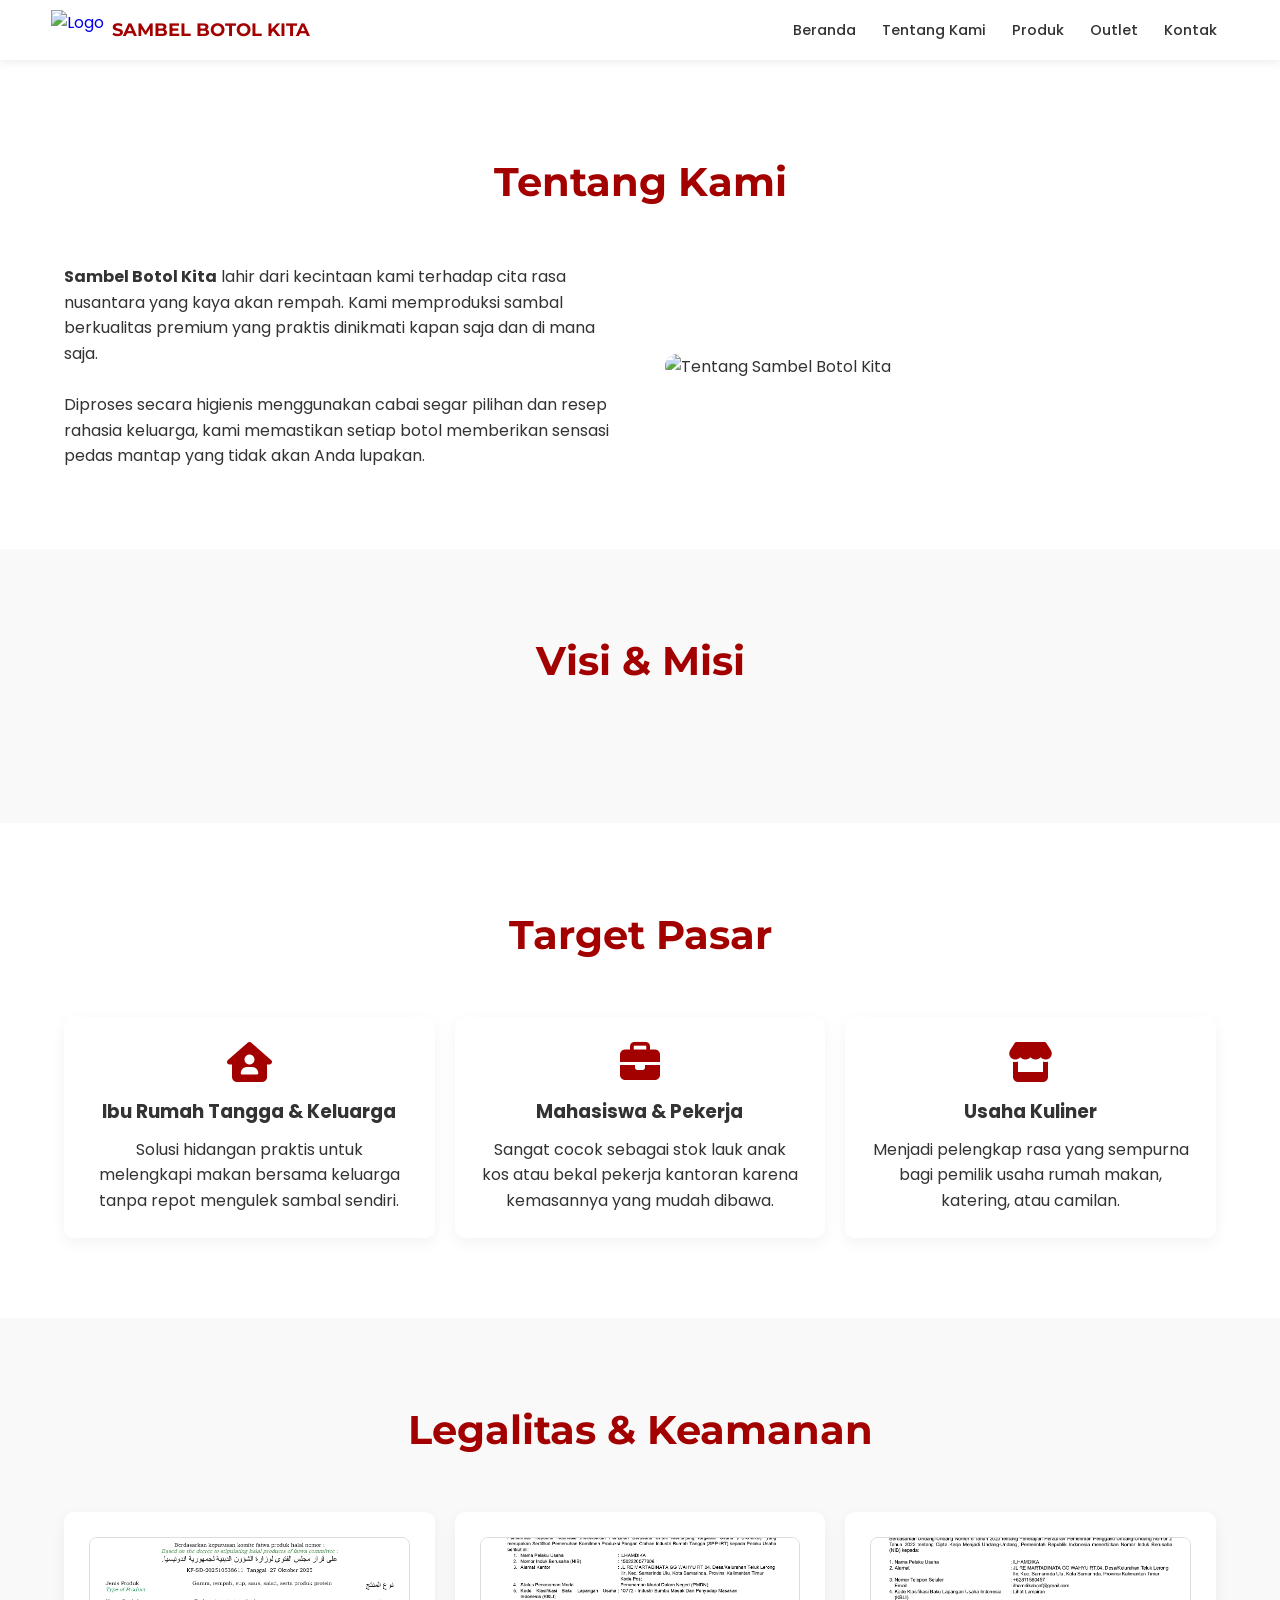
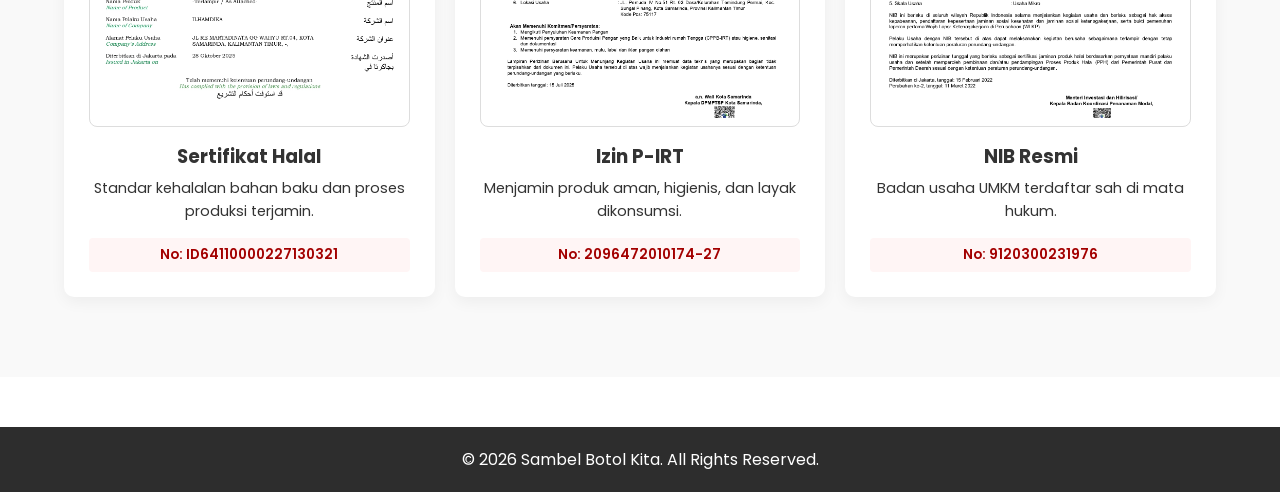
==== tentang.html @ 35fb9332 "nambah gambar sertif" ====
<!DOCTYPE html>
<html lang="id">
<head>
    <meta charset="UTF-8">
    <meta name="viewport" content="width=device-width, initial-scale=1.0">
    <title>Tentang Kami - Sambel Botol Kita</title>
    <link href="https://fonts.googleapis.com/css2?family=Montserrat:wght@700&family=Poppins:wght@400;500;600&display=swap" rel="stylesheet">
    <link rel="stylesheet" href="https://cdnjs.cloudflare.com/ajax/libs/font-awesome/6.4.0/css/all.min.css">
    <link rel="stylesheet" href="style.css">
</head>
<body>
    <!-- NAVBAR (Sama persis) -->
    <nav class="navbar">
        <div class="nav-container">
            <a href="index.html" class="logo-container">
                <img src="images/logo.png" alt="Logo" class="nav-logo">
                <span class="logo-text">SAMBEL BOTOL KITA</span>
            </a>
            <button class="menu-toggle" id="mobile-menu"><i class="fa-solid fa-bars"></i></button>
            <ul class="nav-menu">
                <li><a href="index.html">Beranda</a></li>
                <li><a href="tentang.html">Tentang Kami</a></li>
                <li><a href="produk.html">Produk</a></li>
                <li><a href="outlet.html">Outlet</a></li>
                <li><a href="kontak.html">Kontak</a></li>
            </ul>
        </div>
    </nav>

    <!-- TENTANG KAMI SECTION -->
    <section class="section">
        <div class="container">
            <h2 class="section-title">Tentang Kami</h2>
            <div class="about-grid">
                <div class="about-text">
                    <p><strong>Sambel Botol Kita</strong> lahir dari kecintaan kami terhadap cita rasa nusantara yang kaya akan rempah. Kami memproduksi sambal berkualitas premium yang praktis dinikmati kapan saja dan di mana saja.</p>
                    <br>
                    <p>Diproses secara higienis menggunakan cabai segar pilihan dan resep rahasia keluarga, kami memastikan setiap botol memberikan sensasi pedas mantap yang tidak akan Anda lupakan.</p>
                </div>
                <div class="about-image">
                    <img src="images/tentang-kami.png" alt="Tentang Sambel Botol Kita">
                </div>
            </div>
        </div>
    </section>

    <!-- VISI MISI SECTION -->
    <section class="section bg-light">
        <div class="container">
            <h2 class="section-title">Visi & Misi</h2>
            <div class="mission-grid" id="mission-list">
                <!-- Dimuat otomatis oleh JS -->
            </div>
        </div>
    </section>

    <!-- TARGET PASAR SECTION -->
    <section class="section">
        <div class="container">
            <h2 class="section-title">Target Pasar</h2>
            <!-- Kita menggunakan desain kartu dari misi agar rapi dan seragam -->
            <div class="mission-grid">
                <div class="mission-card">
                    <i class="fa-solid fa-house-user" style="font-size: 2.5rem; color: var(--primary-color); margin-bottom: 15px;"></i>
                    <h3 style="margin-bottom: 10px;">Ibu Rumah Tangga & Keluarga</h3>
                    <p>Solusi hidangan praktis untuk melengkapi makan bersama keluarga tanpa repot mengulek sambal sendiri.</p>
                </div>
                <div class="mission-card">
                    <i class="fa-solid fa-briefcase" style="font-size: 2.5rem; color: var(--primary-color); margin-bottom: 15px;"></i>
                    <h3 style="margin-bottom: 10px;">Mahasiswa & Pekerja</h3>
                    <p>Sangat cocok sebagai stok lauk anak kos atau bekal pekerja kantoran karena kemasannya yang mudah dibawa.</p>
                </div>
                <div class="mission-card">
                    <i class="fa-solid fa-store" style="font-size: 2.5rem; color: var(--primary-color); margin-bottom: 15px;"></i>
                    <h3 style="margin-bottom: 10px;">Usaha Kuliner</h3>
                    <p>Menjadi pelengkap rasa yang sempurna bagi pemilik usaha rumah makan, katering, atau camilan.</p>
                </div>
            </div>
        </div>
    </section>

<!-- LEGALITAS SECTION -->
    <section class="section bg-light">
        <div class="container">
            <h2 class="section-title">Legalitas & Keamanan</h2>
            <div class="mission-grid">
                
                <!-- KARTU HALAL -->
                <div class="mission-card legality-card">
                    <div>
                        <div class="legality-img-box">
                            <a href="images/sertifikat-halal.jpg" target="_blank">
                                <img src="images/sertifikat-halal.jpg" alt="Sertifikat Halal">
                            </a>
                        </div>
                        <h3 style="margin-bottom: 5px;">Sertifikat Halal</h3>
                        <p style="font-size: 0.9rem;">Standar kehalalan bahan baku dan proses produksi terjamin.</p>
                    </div>
                    <div class="legality-number">No: ID64110000227130321</div>
                </div>

                <!-- KARTU P-IRT -->
                <div class="mission-card legality-card">
                    <div>
                        <div class="legality-img-box">
                            <a href="images/izin-pirt.jpg" target="_blank">
                                <img src="images/izin-pirt.jpg" alt="Izin P-IRT">
                            </a>
                        </div>
                        <h3 style="margin-bottom: 5px;">Izin P-IRT</h3>
                        <p style="font-size: 0.9rem;">Menjamin produk aman, higienis, dan layak dikonsumsi.</p>
                    </div>
                    <div class="legality-number">No: 2096472010174-27</div>
                </div>

                <!-- KARTU NIB -->
                <div class="mission-card legality-card">
                    <div>
                        <div class="legality-img-box">
                            <a href="images/nib-resmi.jpg" target="_blank">
                                <img src="images/nib-resmi.jpg" alt="NIB Resmi">
                            </a>
                        </div>
                        <h3 style="margin-bottom: 5px;">NIB Resmi</h3>
                        <p style="font-size: 0.9rem;">Badan usaha UMKM terdaftar sah di mata hukum.</p>
                    </div>
                    <div class="legality-number">No: 9120300231976</div>
                </div>

            </div>
        </div>
    </section>
    
    <footer>
        <div class="container text-center">
            <p>&copy; 2026 Sambel Botol Kita. All Rights Reserved.</p>
        </div>
    
    </footer>
    <script src="script.js"></script>
</body>
</html>
---- style.css ----
/* ==========================================================================
   VARIABEL & RESET DASAR
   ========================================================================== */
:root {
    --primary-color: #A30000;
    --secondary-color: #2D2D2D;
    --text-dark: #333333;
    --text-light: #666666;
    --bg-light: #F9F9F9;
    --transition: all 0.3s ease;
}

* { margin: 0; padding: 0; box-sizing: border-box; }

body {
    font-family: 'Poppins', sans-serif;
    color: var(--text-dark);
    line-height: 1.6;
    background-color: #FFFFFF;
    padding-top: 70px; /* Jarak aman agar konten tidak tertutup navbar fixed */
}

.container { width: 90%; max-width: 1200px; margin: 0 auto; }
.text-center { text-align: center; }
.section { padding: 80px 0; }
.bg-light { background-color: var(--bg-light); }

.section-title {
    text-align: center;
    font-size: 2.5rem;
    color: var(--primary-color);
    margin-bottom: 50px;
    font-family: 'Montserrat', sans-serif;
    font-weight: 700;
}

/* ==========================================================================
   NAVBAR ULTIMATE FIX
   ========================================================================== */
.navbar {
    position: fixed; top: 0; left: 0; width: 100%;
    background-color: white;
    box-shadow: 0 2px 10px rgba(0,0,0,0.08);
    z-index: 1000; padding: 10px 0;
}

.nav-container {
    display: flex; justify-content: space-between; align-items: center;
    width: 92%; max-width: 1200px; margin: 0 auto;
}

.logo-container {
    display: flex; align-items: center; gap: 8px;
    text-decoration: none; flex-shrink: 0;
}

.nav-logo { height: 40px; width: auto; object-fit: contain; }

.logo-text {
    font-family: 'Montserrat', sans-serif;
    font-size: 1.15rem; font-weight: 700;
    color: var(--primary-color); white-space: nowrap;
}

.nav-menu { display: flex; list-style: none; align-items: center; gap: 2px; }

.nav-menu li a {
    text-decoration: none; color: var(--text-dark);
    font-weight: 500; font-size: 0.9rem;
    padding: 6px 12px; transition: var(--transition);
    white-space: nowrap;
}

.nav-menu li a:hover { color: var(--primary-color); }

.menu-toggle {
    display: none; background: none; border: none;
    cursor: pointer; padding: 5px; font-size: 1.5rem; color: var(--primary-color);
}

/* ==========================================================================
   HERO / HEADER SECTION
   ========================================================================== */
.hero-section {
    height: calc(100vh - 70px); min-height: 500px;
    background: linear-gradient(rgba(0,0,0,0.65), rgba(0,0,0,0.65)), url('images/hero-banner.png') no-repeat center center/cover;
    display: flex; justify-content: center; align-items: center;
    text-align: center; color: white; padding: 20px;
}

.hero-content h1 {
    font-family: 'Montserrat', sans-serif; font-size: 3.8rem;
    font-weight: 700; letter-spacing: 2px; text-shadow: 2px 2px 8px rgba(0,0,0,0.5);
    margin-bottom: 10px;
}

.tagline {
    font-size: 1.4rem; color: #F1F1F1; margin-bottom: 30px;
    text-shadow: 1px 1px 4px rgba(0,0,0,0.4);
}

.btn {
    display: inline-block; padding: 12px 30px;
    border-radius: 30px; font-weight: 600; text-decoration: none;
    transition: var(--transition); cursor: pointer; border: none;
}
.btn-primary { background-color: var(--primary-color); color: white; }
.btn-primary:hover { background-color: #800000; transform: translateY(-3px); }
.btn-secondary { background-color: var(--secondary-color); color: white; }
.btn-secondary:hover { background-color: #1a1a1a; }

/* ==========================================================================
   GRID UMUM (TENTANG, PRODUK, OUTLET, KONTAK)
   ========================================================================== */
.about-grid, .contact-grid {
    display: grid; grid-template-columns: 1fr 1fr; gap: 50px; align-items: center;
}
.about-image img { width: 100%; height: 350px; object-fit: contain; border-radius: 12px; }
.mission-grid { display: grid; grid-template-columns: repeat(auto-fit, minmax(250px, 1fr)); gap: 20px; }
.mission-card {
    background: white; padding: 25px; border-radius: 10px; text-align: center;
    box-shadow: 0 5px 15px rgba(0,0,0,0.05);
}
.mission-card i { font-size: 2rem; color: var(--primary-color); margin-bottom: 15px; }

/* PRODUK */
.products-grid { display: grid; grid-template-columns: repeat(auto-fit, minmax(300px, 1fr)); gap: 30px; }
.product-card {
    background: white; border-radius: 12px; padding: 20px;
    box-shadow: 0 5px 15px rgba(0,0,0,0.05); text-align: center;
}
.product-image-area img { width: 100%; height: 280px; object-fit: contain; margin-bottom: 15px; }

/* MARKETPLACE BUTTONS */
.marketplace-links { display: flex; gap: 10px; margin-top: 20px; }
.btn-mp {
    flex: 1; display: flex; justify-content: center; align-items: center; gap: 8px;
    padding: 10px; border-radius: 8px; font-weight: 600; font-size: 0.9rem;
    text-decoration: none; color: white; transition: var(--transition);
}
.btn-shopee { background-color: #EE4D2D; }
.btn-shopee:hover { background-color: #d74224; transform: translateY(-2px); }
.btn-tokopedia { background-color: #00AA5B; }
.btn-tokopedia:hover { background-color: #008f4c; transform: translateY(-2px); }

/* OUTLETS */
.search-box { text-align: center; margin-bottom: 30px; }
.search-box input {
    width: 100%; max-width: 500px; padding: 12px 20px;
    border: 1px solid #ddd; border-radius: 30px; font-size: 1rem; outline: none;
}
.outlets-grid { display: grid; grid-template-columns: repeat(auto-fit, minmax(250px, 1fr)); gap: 15px; }
.outlet-card {
    background-color: #fff; border: 1px solid #eee; padding: 15px;
    border-radius: 8px; text-align: center; font-weight: 500; font-size: 0.9rem;
}
.outlet-hidden { display: none !important; }

/* KONTAK FORM */
.contact-form { display: flex; flex-direction: column; gap: 15px; }
.contact-form input, .contact-form textarea {
    padding: 12px; border: 1px solid #ddd; border-radius: 8px; font-family: inherit; font-size: 1rem;
}
.contact-info p { margin-bottom: 15px; font-size: 1.1rem; }
.contact-info i { color: var(--primary-color); width: 25px; }

/* FOOTER */
footer { background-color: var(--secondary-color); color: white; padding: 20px 0; margin-top: 50px; }

/* ==========================================================================
   RESPONSIVE DESIGN (HP & TABLET)
   ========================================================================== */
@media (max-width: 1024px) {
    .menu-toggle { display: block !important; }
    .nav-menu {
        position: fixed; top: 60px; left: -100%; flex-direction: column; gap: 0;
        background-color: white; width: 100%; height: calc(100vh - 60px);
        text-align: center; transition: 0.3s; padding-top: 20px;
    }
    .nav-menu.active { left: 0; }
    .nav-menu li { margin: 15px 0; width: 100%; }
    .nav-menu li a { font-size: 1.1rem; display: block; padding: 10px 0; }
}
@media (max-width: 768px) {
    .hero-content h1 { font-size: 2.6rem; }
    .about-grid, .contact-grid { grid-template-columns: 1fr; }
}
@media (max-width: 480px) {
    .hero-content h1 { font-size: 2rem; }
    .btn { width: 100%; text-align: center; }
}

/* ==========================================================================
   STYLE KHUSUS KARTU LEGALITAS & SERTIFIKAT
   ========================================================================== */
.legality-card {
    display: flex;
    flex-direction: column;
    justify-content: space-between;
}

.legality-img-box {
    margin-bottom: 15px;
    border-radius: 8px;
    overflow: hidden;
    border: 1px solid #ddd;
    background: #fff;
}

.legality-img-box img {
    width: 100%;
    height: 180px;
    object-fit: cover;
    transition: transform 0.3s ease;
}

.legality-img-box img:hover {
    transform: scale(1.05);
}

.legality-number {
    font-size: 0.85rem;
    color: var(--primary-color);
    font-weight: 600;
    margin-top: 15px;
    background: #fff5f5;
    padding: 6px;
    border-radius: 4px;
}
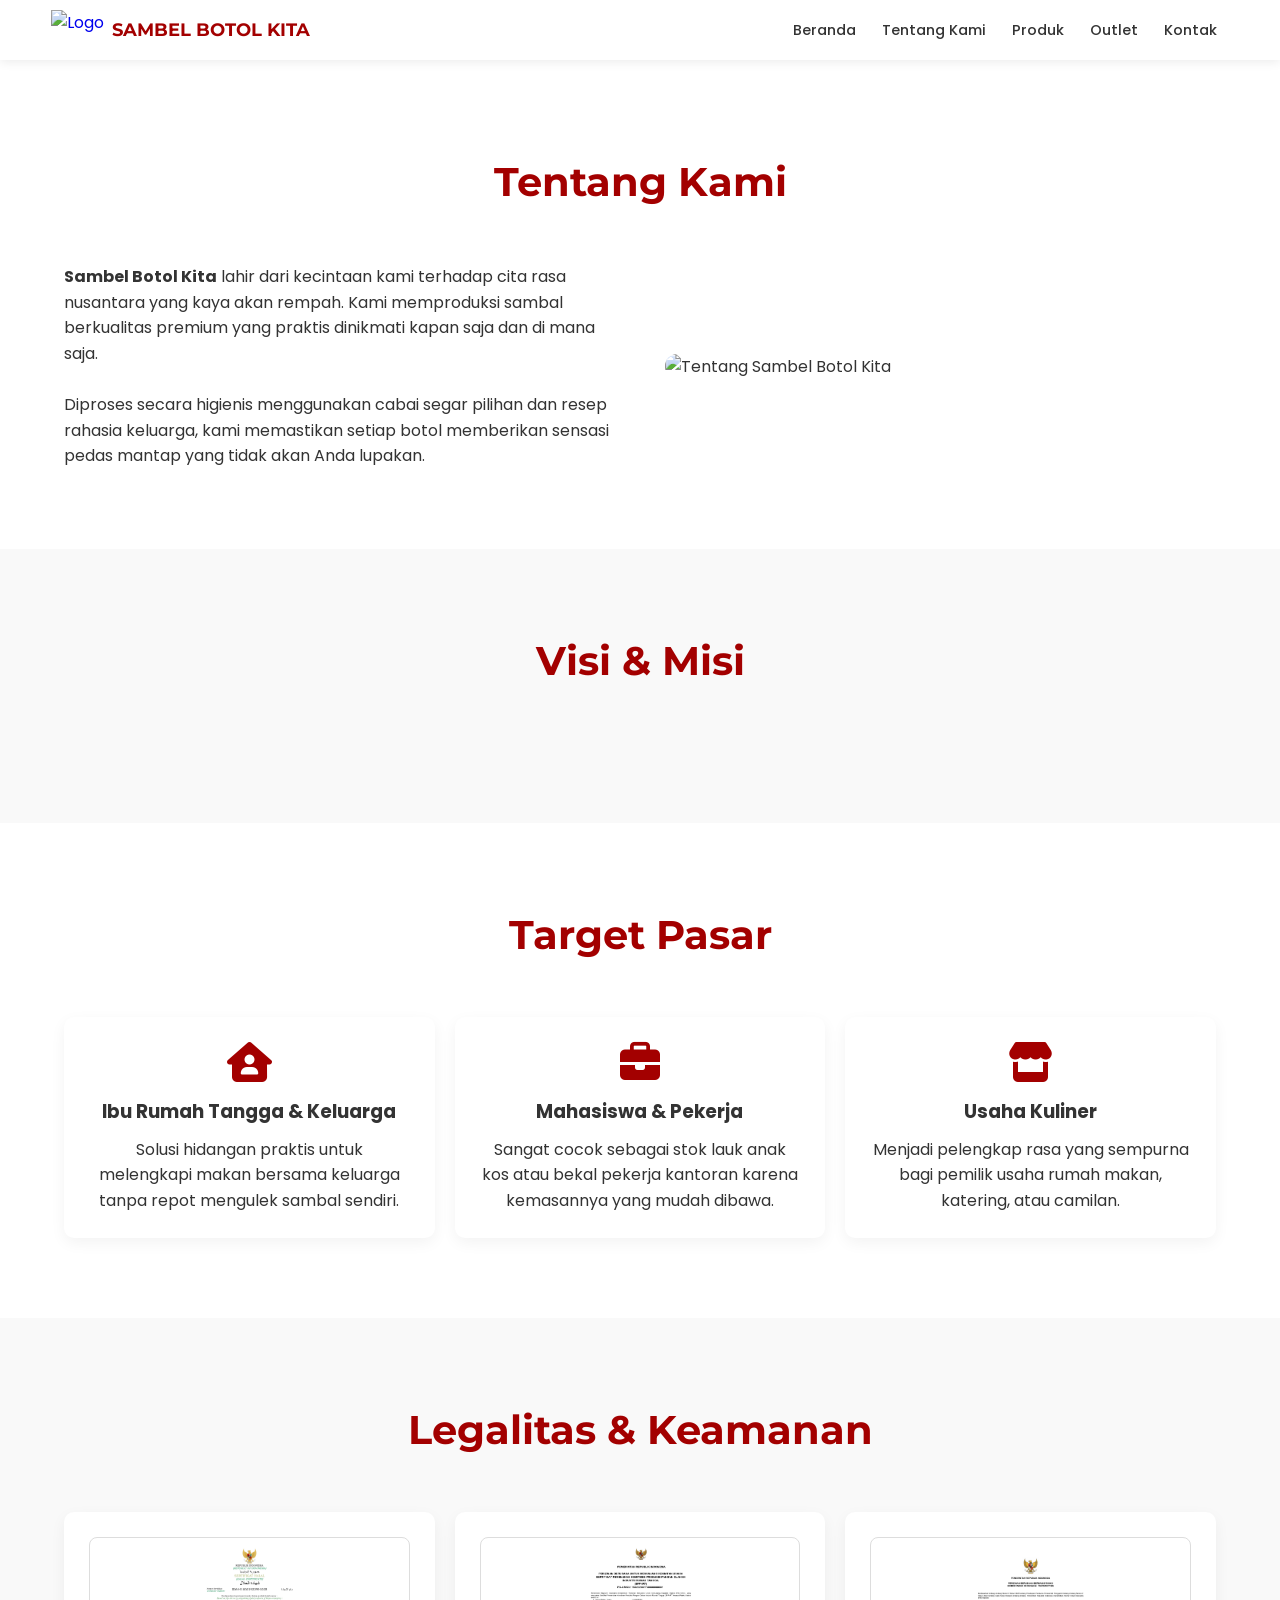
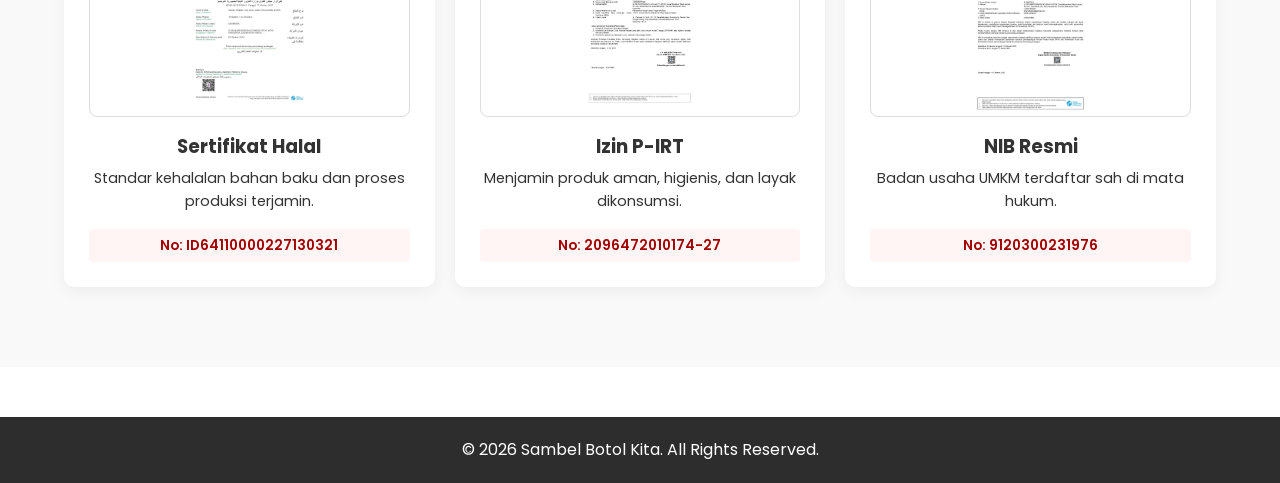
==== commit 76355b42: "update lagi" ====
--- a/tentang.html
+++ b/tentang.html
@@ -79,58 +79,61 @@
         </div>
     </section>
 
-<!-- LEGALITAS SECTION -->
+    <!-- LEGALITAS SECTION -->
     <section class="section bg-light">
         <div class="container">
             <h2 class="section-title">Legalitas & Keamanan</h2>
             <div class="mission-grid">
                 
                 <!-- KARTU HALAL -->
-                <div class="mission-card legality-card">
+                <div class="mission-card" style="display: flex; flex-direction: column; justify-content: space-between;">
                     <div>
-                        <div class="legality-img-box">
-                            <a href="images/sertifikat-halal.jpg" target="_blank">
-                                <img src="images/sertifikat-halal.jpg" alt="Sertifikat Halal">
+                        <!-- JURUS INLINE STYLE UNTUK MEMAKSA GAMBAR MENGECIL -->
+                        <div style="width: 100%; height: 180px; margin-bottom: 15px; border-radius: 8px; border: 1px solid #ddd; background: #fff; padding: 5px; display: flex; align-items: center; justify-content: center; overflow: hidden;">
+                            <a href="images/sertifikat-halal.jpg" target="_blank" style="width: 100%; height: 100%; display: flex; align-items: center; justify-content: center;">
+                                <img src="images/sertifikat-halal.jpg" alt="Sertifikat Halal" style="max-width: 100%; max-height: 100%; object-fit: contain;">
                             </a>
                         </div>
                         <h3 style="margin-bottom: 5px;">Sertifikat Halal</h3>
                         <p style="font-size: 0.9rem;">Standar kehalalan bahan baku dan proses produksi terjamin.</p>
                     </div>
-                    <div class="legality-number">No: ID64110000227130321</div>
+                    <p style="font-size: 0.85rem; color: var(--primary-color); font-weight: 600; margin-top: 15px; background: #fff5f5; padding: 6px; border-radius: 4px;">No: ID64110000227130321</p>
                 </div>
 
                 <!-- KARTU P-IRT -->
-                <div class="mission-card legality-card">
+                <div class="mission-card" style="display: flex; flex-direction: column; justify-content: space-between;">
                     <div>
-                        <div class="legality-img-box">
-                            <a href="images/izin-pirt.jpg" target="_blank">
-                                <img src="images/izin-pirt.jpg" alt="Izin P-IRT">
+                        <!-- JURUS INLINE STYLE UNTUK MEMAKSA GAMBAR MENGECIL -->
+                        <div style="width: 100%; height: 180px; margin-bottom: 15px; border-radius: 8px; border: 1px solid #ddd; background: #fff; padding: 5px; display: flex; align-items: center; justify-content: center; overflow: hidden;">
+                            <a href="images/izin-pirt.jpg" target="_blank" style="width: 100%; height: 100%; display: flex; align-items: center; justify-content: center;">
+                                <img src="images/izin-pirt.jpg" alt="Izin P-IRT" style="max-width: 100%; max-height: 100%; object-fit: contain;">
                             </a>
                         </div>
                         <h3 style="margin-bottom: 5px;">Izin P-IRT</h3>
                         <p style="font-size: 0.9rem;">Menjamin produk aman, higienis, dan layak dikonsumsi.</p>
                     </div>
-                    <div class="legality-number">No: 2096472010174-27</div>
+                    <p style="font-size: 0.85rem; color: var(--primary-color); font-weight: 600; margin-top: 15px; background: #fff5f5; padding: 6px; border-radius: 4px;">No: 2096472010174-27</p>
                 </div>
 
                 <!-- KARTU NIB -->
-                <div class="mission-card legality-card">
+                <div class="mission-card" style="display: flex; flex-direction: column; justify-content: space-between;">
                     <div>
-                        <div class="legality-img-box">
-                            <a href="images/nib-resmi.jpg" target="_blank">
-                                <img src="images/nib-resmi.jpg" alt="NIB Resmi">
+                        <!-- JURUS INLINE STYLE UNTUK MEMAKSA GAMBAR MENGECIL -->
+                        <div style="width: 100%; height: 180px; margin-bottom: 15px; border-radius: 8px; border: 1px solid #ddd; background: #fff; padding: 5px; display: flex; align-items: center; justify-content: center; overflow: hidden;">
+                            <a href="images/nib-resmi.jpg" target="_blank" style="width: 100%; height: 100%; display: flex; align-items: center; justify-content: center;">
+                                <img src="images/nib-resmi.jpg" alt="NIB Resmi" style="max-width: 100%; max-height: 100%; object-fit: contain;">
                             </a>
                         </div>
                         <h3 style="margin-bottom: 5px;">NIB Resmi</h3>
                         <p style="font-size: 0.9rem;">Badan usaha UMKM terdaftar sah di mata hukum.</p>
                     </div>
-                    <div class="legality-number">No: 9120300231976</div>
+                    <p style="font-size: 0.85rem; color: var(--primary-color); font-weight: 600; margin-top: 15px; background: #fff5f5; padding: 6px; border-radius: 4px;">No: 9120300231976</p>
                 </div>
 
             </div>
         </div>
     </section>
-    
+
     <footer>
         <div class="container text-center">
             <p>&copy; 2026 Sambel Botol Kita. All Rights Reserved.</p>
--- a/style.css
+++ b/style.css
@@ -191,7 +191,7 @@
 }
 
 /* ==========================================================================
-   STYLE KHUSUS KARTU LEGALITAS & SERTIFIKAT
+   STYLE KHUSUS KARTU LEGALITAS & SERTIFIKAT (RASIO 9:16)
    ========================================================================== */
 .legality-card {
     display: flex;
@@ -200,18 +200,24 @@
 }
 
 .legality-img-box {
-    margin-bottom: 15px;
+    margin: 0 auto 15px auto;
+    width: 100%; /* Membuat kotak mengikuti lebar penuh kartu */
+    max-width: 220px; /* Batasi lebar maksimal agar tidak terlalu besar */
     border-radius: 8px;
     overflow: hidden;
     border: 1px solid #ddd;
-    background: #fff;
+    background: #fdfdfd;
+    padding: 5px; /* Memberikan sedikit ruang bingkai putih */
 }
 
 .legality-img-box img {
     width: 100%;
-    height: 180px;
-    object-fit: cover;
+    height: auto; /* Membiarkan gambar menyesuaikan bentuk aslinya secara natural */
+    max-height: 160px; /* Batasi tinggi maksimal agar tetap ringkas */
+    object-fit: contain; /* Memastikan seluruh isi sertifikat terlihat utuh tanpa terpotong */
     transition: transform 0.3s ease;
+    display: block;
+    margin: 0 auto;
 }
 
 .legality-img-box img:hover {
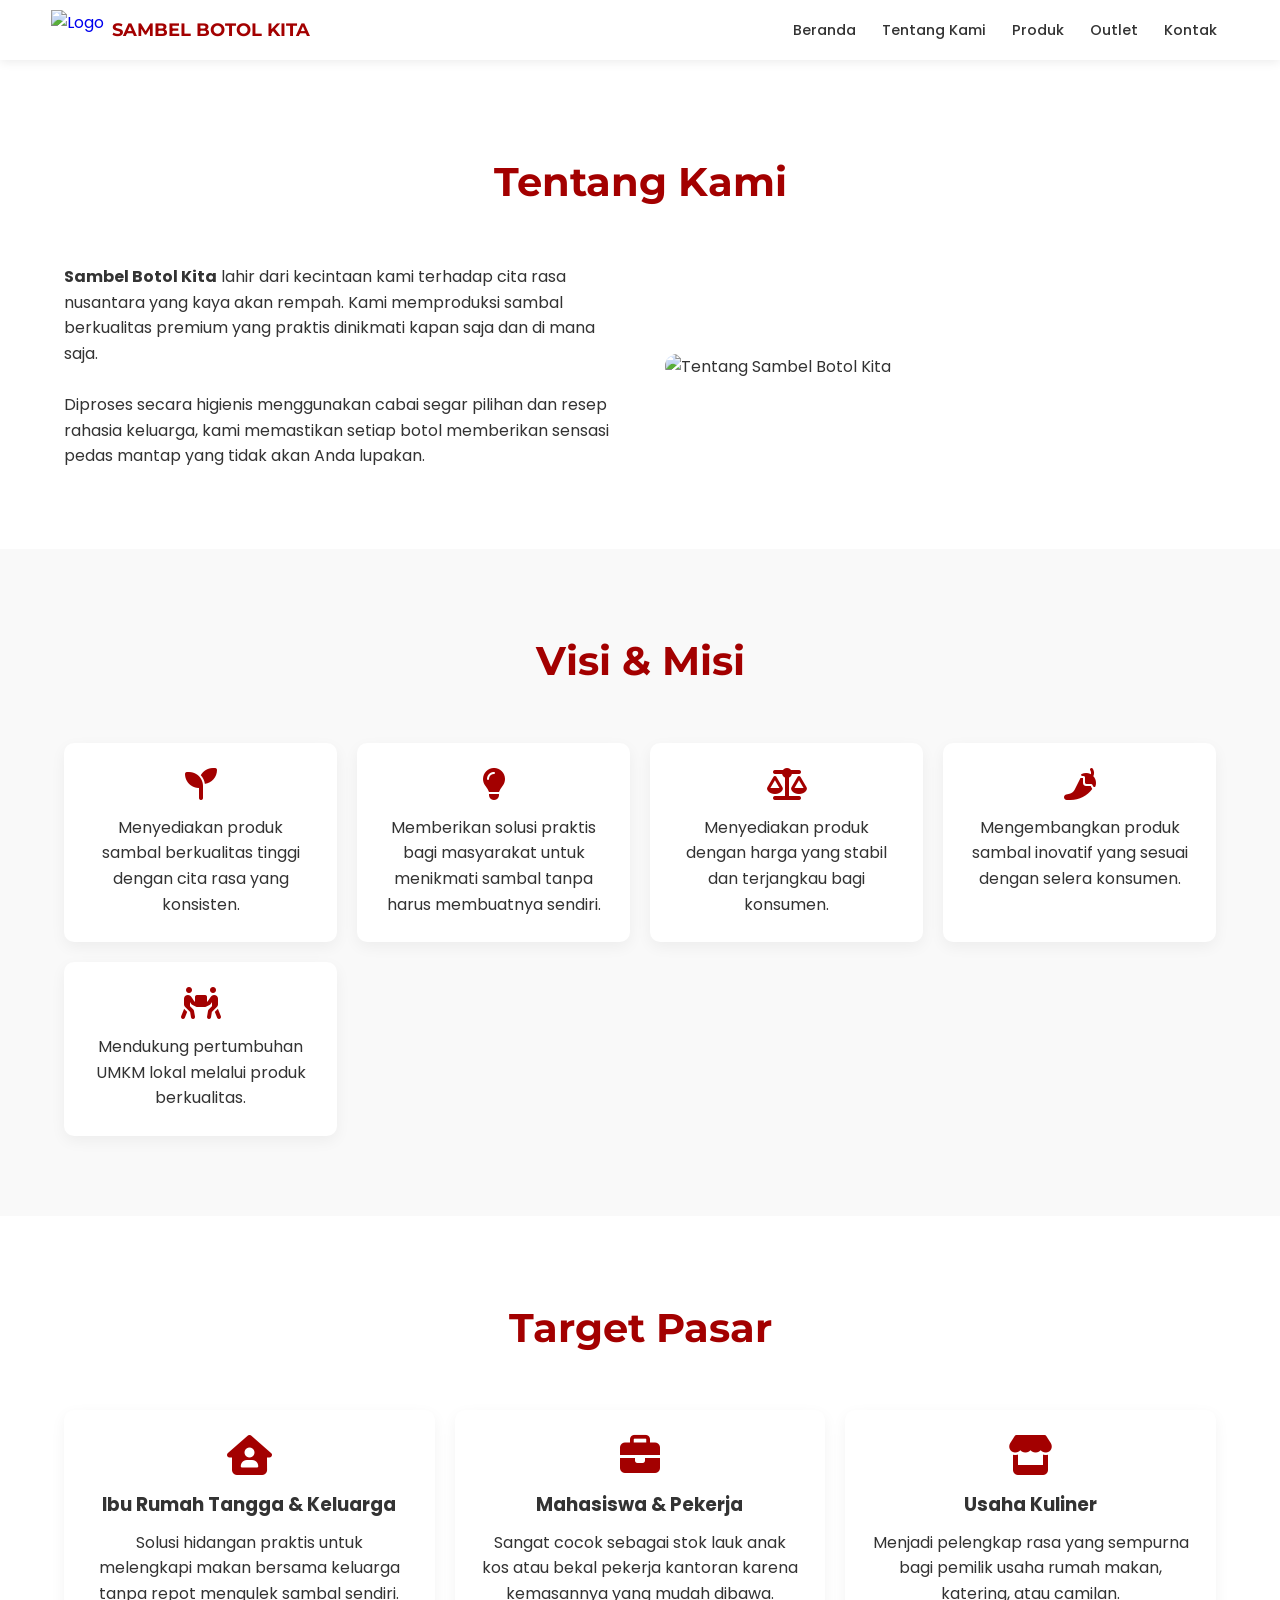
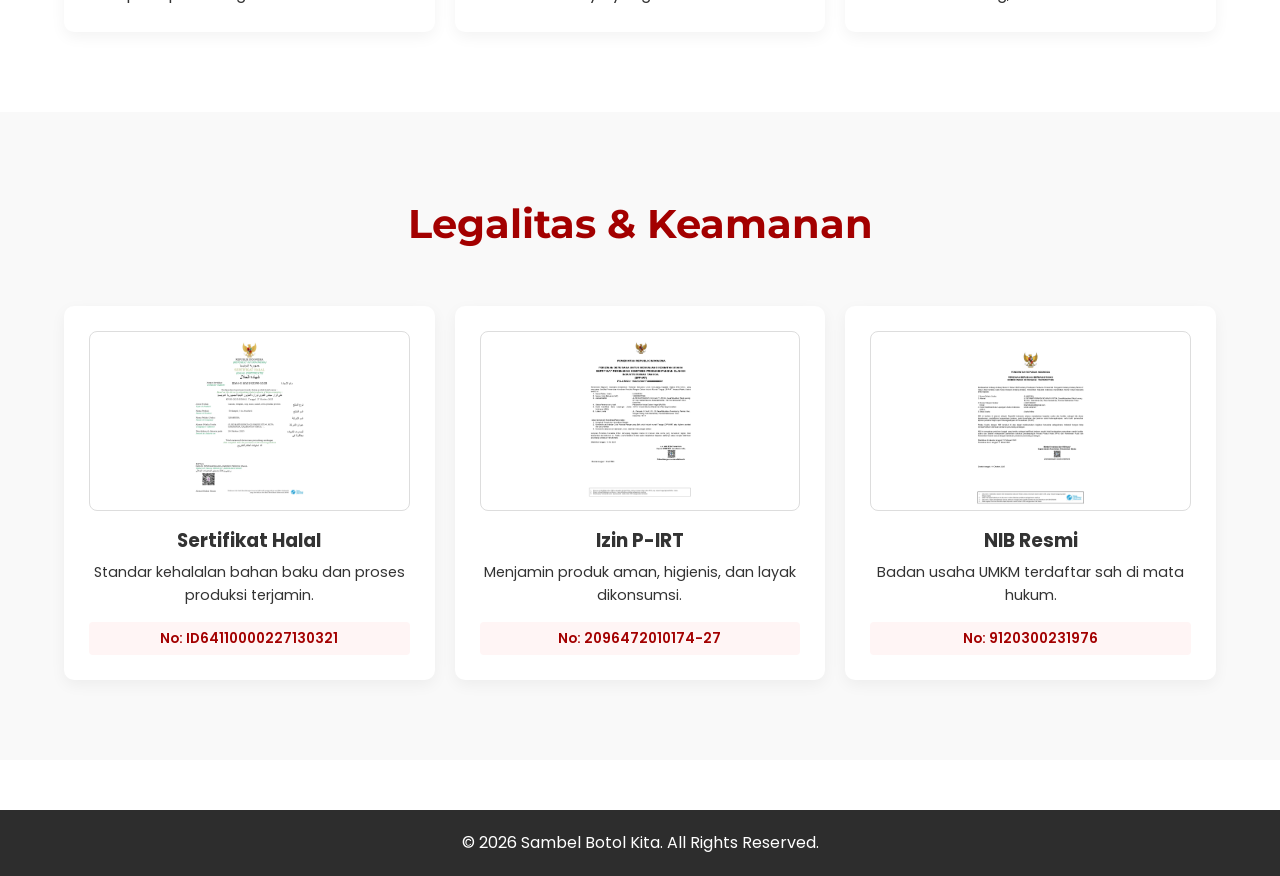
==== commit 7a8b8e17: "aduh" ====
--- a/tentang.html
+++ b/tentang.html
@@ -88,11 +88,9 @@
                 <!-- KARTU HALAL -->
                 <div class="mission-card" style="display: flex; flex-direction: column; justify-content: space-between;">
                     <div>
-                        <!-- JURUS INLINE STYLE UNTUK MEMAKSA GAMBAR MENGECIL -->
-                        <div style="width: 100%; height: 180px; margin-bottom: 15px; border-radius: 8px; border: 1px solid #ddd; background: #fff; padding: 5px; display: flex; align-items: center; justify-content: center; overflow: hidden;">
-                            <a href="images/sertifikat-halal.jpg" target="_blank" style="width: 100%; height: 100%; display: flex; align-items: center; justify-content: center;">
-                                <img src="images/sertifikat-halal.jpg" alt="Sertifikat Halal" style="max-width: 100%; max-height: 100%; object-fit: contain;">
-                            </a>
+                        <!-- MENGGUNAKAN ONCLICK UNTUK POP-UP -->
+                        <div style="width: 100%; height: 180px; margin-bottom: 15px; border-radius: 8px; border: 1px solid #ddd; background: #fff; padding: 5px; display: flex; align-items: center; justify-content: center; overflow: hidden; cursor: pointer;" onclick="openModal('images/sertifikat-halal.jpg')">
+                            <img src="images/sertifikat-halal.jpg" alt="Sertifikat Halal" style="max-width: 100%; max-height: 100%; object-fit: contain; transition: 0.3s;" onmouseover="this.style.transform='scale(1.05)'" onmouseout="this.style.transform='scale(1)'">
                         </div>
                         <h3 style="margin-bottom: 5px;">Sertifikat Halal</h3>
                         <p style="font-size: 0.9rem;">Standar kehalalan bahan baku dan proses produksi terjamin.</p>
@@ -103,11 +101,9 @@
                 <!-- KARTU P-IRT -->
                 <div class="mission-card" style="display: flex; flex-direction: column; justify-content: space-between;">
                     <div>
-                        <!-- JURUS INLINE STYLE UNTUK MEMAKSA GAMBAR MENGECIL -->
-                        <div style="width: 100%; height: 180px; margin-bottom: 15px; border-radius: 8px; border: 1px solid #ddd; background: #fff; padding: 5px; display: flex; align-items: center; justify-content: center; overflow: hidden;">
-                            <a href="images/izin-pirt.jpg" target="_blank" style="width: 100%; height: 100%; display: flex; align-items: center; justify-content: center;">
-                                <img src="images/izin-pirt.jpg" alt="Izin P-IRT" style="max-width: 100%; max-height: 100%; object-fit: contain;">
-                            </a>
+                        <!-- MENGGUNAKAN ONCLICK UNTUK POP-UP -->
+                        <div style="width: 100%; height: 180px; margin-bottom: 15px; border-radius: 8px; border: 1px solid #ddd; background: #fff; padding: 5px; display: flex; align-items: center; justify-content: center; overflow: hidden; cursor: pointer;" onclick="openModal('images/izin-pirt.jpg')">
+                            <img src="images/izin-pirt.jpg" alt="Izin P-IRT" style="max-width: 100%; max-height: 100%; object-fit: contain; transition: 0.3s;" onmouseover="this.style.transform='scale(1.05)'" onmouseout="this.style.transform='scale(1)'">
                         </div>
                         <h3 style="margin-bottom: 5px;">Izin P-IRT</h3>
                         <p style="font-size: 0.9rem;">Menjamin produk aman, higienis, dan layak dikonsumsi.</p>
@@ -118,11 +114,9 @@
                 <!-- KARTU NIB -->
                 <div class="mission-card" style="display: flex; flex-direction: column; justify-content: space-between;">
                     <div>
-                        <!-- JURUS INLINE STYLE UNTUK MEMAKSA GAMBAR MENGECIL -->
-                        <div style="width: 100%; height: 180px; margin-bottom: 15px; border-radius: 8px; border: 1px solid #ddd; background: #fff; padding: 5px; display: flex; align-items: center; justify-content: center; overflow: hidden;">
-                            <a href="images/nib-resmi.jpg" target="_blank" style="width: 100%; height: 100%; display: flex; align-items: center; justify-content: center;">
-                                <img src="images/nib-resmi.jpg" alt="NIB Resmi" style="max-width: 100%; max-height: 100%; object-fit: contain;">
-                            </a>
+                        <!-- MENGGUNAKAN ONCLICK UNTUK POP-UP -->
+                        <div style="width: 100%; height: 180px; margin-bottom: 15px; border-radius: 8px; border: 1px solid #ddd; background: #fff; padding: 5px; display: flex; align-items: center; justify-content: center; overflow: hidden; cursor: pointer;" onclick="openModal('images/nib-resmi.jpg')">
+                            <img src="images/nib-resmi.jpg" alt="NIB Resmi" style="max-width: 100%; max-height: 100%; object-fit: contain; transition: 0.3s;" onmouseover="this.style.transform='scale(1.05)'" onmouseout="this.style.transform='scale(1)'">
                         </div>
                         <h3 style="margin-bottom: 5px;">NIB Resmi</h3>
                         <p style="font-size: 0.9rem;">Badan usaha UMKM terdaftar sah di mata hukum.</p>
@@ -134,6 +128,12 @@
         </div>
     </section>
 
+    <!-- WADAH POP-UP GAMBAR -->
+    <div id="imageModal" class="modal">
+        <span class="modal-close" id="modalClose">&times;</span>
+        <img class="modal-content" id="modalImg">
+    </div>
+
     <footer>
         <div class="container text-center">
             <p>&copy; 2026 Sambel Botol Kita. All Rights Reserved.</p>
--- a/style.css
+++ b/style.css
@@ -232,4 +232,48 @@
     background: #fff5f5;
     padding: 6px;
     border-radius: 4px;
+}
+
+/* ==========================================================================
+   MODAL / POP-UP GAMBAR (LIGHTBOX)
+   ========================================================================== */
+.modal {
+    display: none; /* Disembunyikan secara default */
+    position: fixed;
+    z-index: 9999; /* Pastikan selalu berada di posisi paling atas layar */
+    left: 0;
+    top: 0;
+    width: 100%;
+    height: 100%;
+    background-color: rgba(0,0,0,0.85); /* Latar belakang hitam transparan */
+    align-items: center;
+    justify-content: center;
+}
+
+.modal-content {
+    max-width: 90%;
+    max-height: 85vh;
+    border-radius: 8px;
+    box-shadow: 0 5px 15px rgba(0,0,0,0.3);
+    animation: zoomIn 0.3s ease; /* Efek animasi membesar */
+}
+
+@keyframes zoomIn {
+    from { transform: scale(0.8); opacity: 0; }
+    to { transform: scale(1); opacity: 1; }
+}
+
+.modal-close {
+    position: absolute;
+    top: 20px;
+    right: 35px;
+    color: #fff;
+    font-size: 40px;
+    font-weight: bold;
+    cursor: pointer;
+    transition: 0.3s;
+}
+
+.modal-close:hover {
+    color: var(--primary-color);
 }
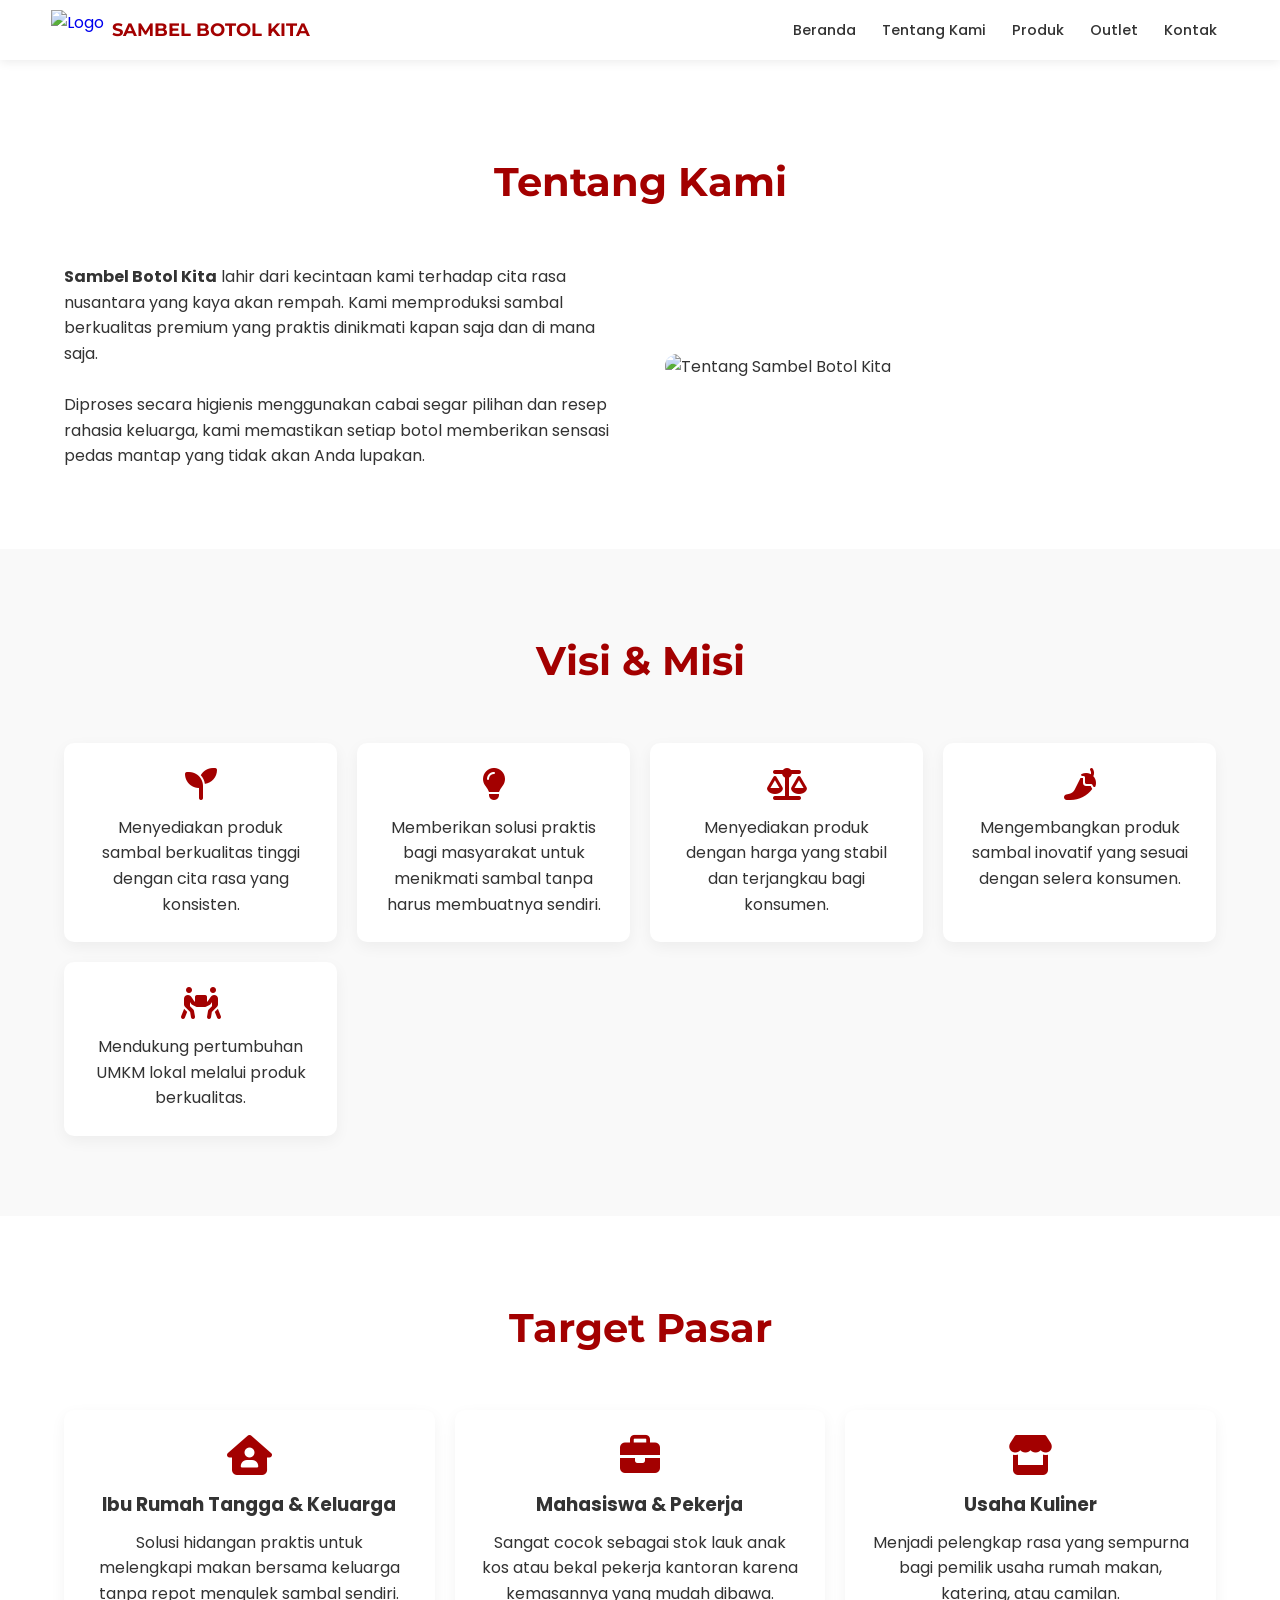
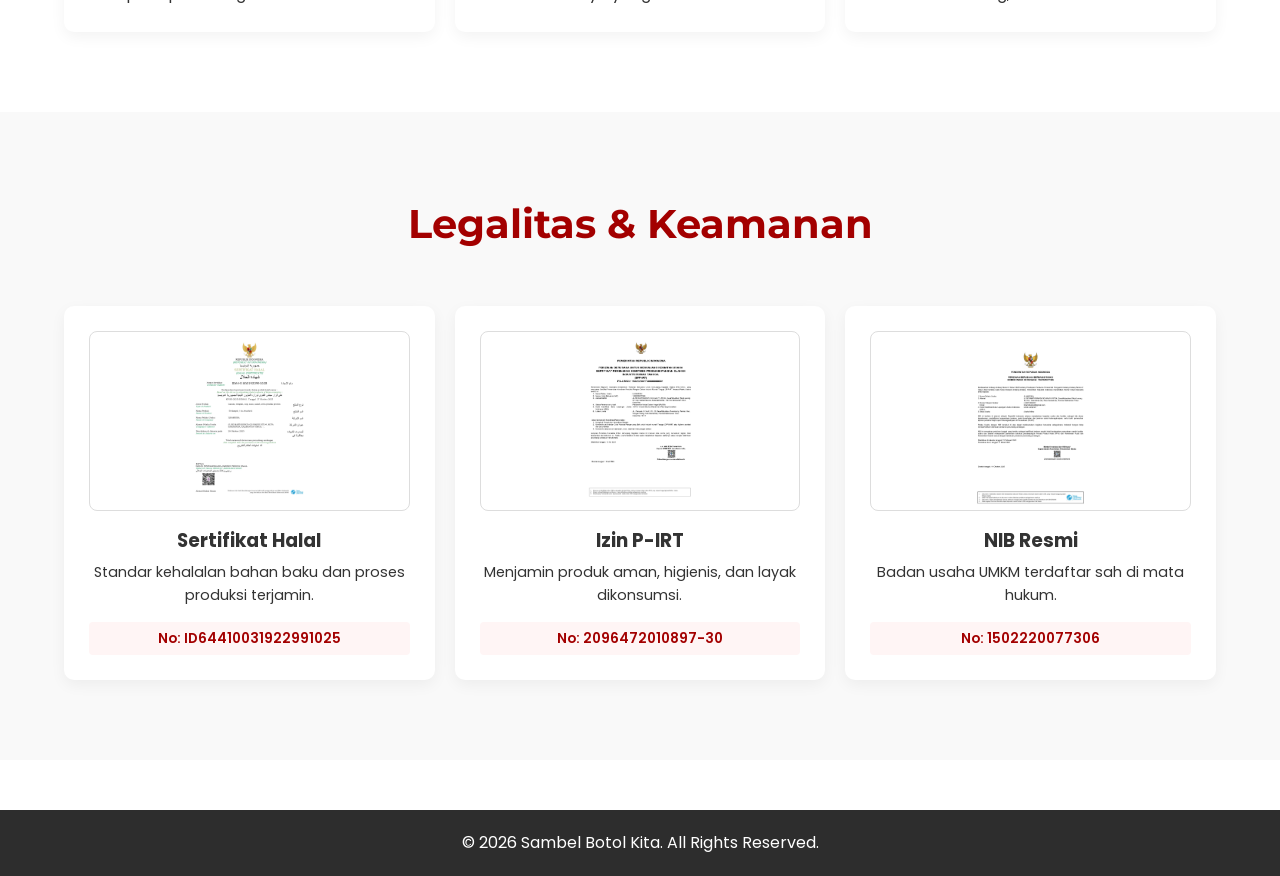
==== commit bf15f650: "hehehee" ====
--- a/tentang.html
+++ b/tentang.html
@@ -95,7 +95,7 @@
                         <h3 style="margin-bottom: 5px;">Sertifikat Halal</h3>
                         <p style="font-size: 0.9rem;">Standar kehalalan bahan baku dan proses produksi terjamin.</p>
                     </div>
-                    <p style="font-size: 0.85rem; color: var(--primary-color); font-weight: 600; margin-top: 15px; background: #fff5f5; padding: 6px; border-radius: 4px;">No: ID64110000227130321</p>
+                    <p style="font-size: 0.85rem; color: var(--primary-color); font-weight: 600; margin-top: 15px; background: #fff5f5; padding: 6px; border-radius: 4px;">No: ID64410031922991025</p>
                 </div>
 
                 <!-- KARTU P-IRT -->
@@ -108,7 +108,7 @@
                         <h3 style="margin-bottom: 5px;">Izin P-IRT</h3>
                         <p style="font-size: 0.9rem;">Menjamin produk aman, higienis, dan layak dikonsumsi.</p>
                     </div>
-                    <p style="font-size: 0.85rem; color: var(--primary-color); font-weight: 600; margin-top: 15px; background: #fff5f5; padding: 6px; border-radius: 4px;">No: 2096472010174-27</p>
+                    <p style="font-size: 0.85rem; color: var(--primary-color); font-weight: 600; margin-top: 15px; background: #fff5f5; padding: 6px; border-radius: 4px;">No: 2096472010897-30</p>
                 </div>
 
                 <!-- KARTU NIB -->
@@ -121,25 +121,26 @@
                         <h3 style="margin-bottom: 5px;">NIB Resmi</h3>
                         <p style="font-size: 0.9rem;">Badan usaha UMKM terdaftar sah di mata hukum.</p>
                     </div>
-                    <p style="font-size: 0.85rem; color: var(--primary-color); font-weight: 600; margin-top: 15px; background: #fff5f5; padding: 6px; border-radius: 4px;">No: 9120300231976</p>
+                    <p style="font-size: 0.85rem; color: var(--primary-color); font-weight: 600; margin-top: 15px; background: #fff5f5; padding: 6px; border-radius: 4px;">No: 1502220077306</p>
                 </div>
 
             </div>
         </div>
     </section>
 
-    <!-- WADAH POP-UP GAMBAR -->
+    <!-- WADAH POP-UP GAMBAR (PASTIKAN INI ADA) -->
     <div id="imageModal" class="modal">
         <span class="modal-close" id="modalClose">&times;</span>
         <img class="modal-content" id="modalImg">
     </div>
 
+    <!-- FOOTER -->
     <footer>
         <div class="container text-center">
             <p>&copy; 2026 Sambel Botol Kita. All Rights Reserved.</p>
         </div>
-    
     </footer>
+
     <script src="script.js"></script>
 </body>
 </html>
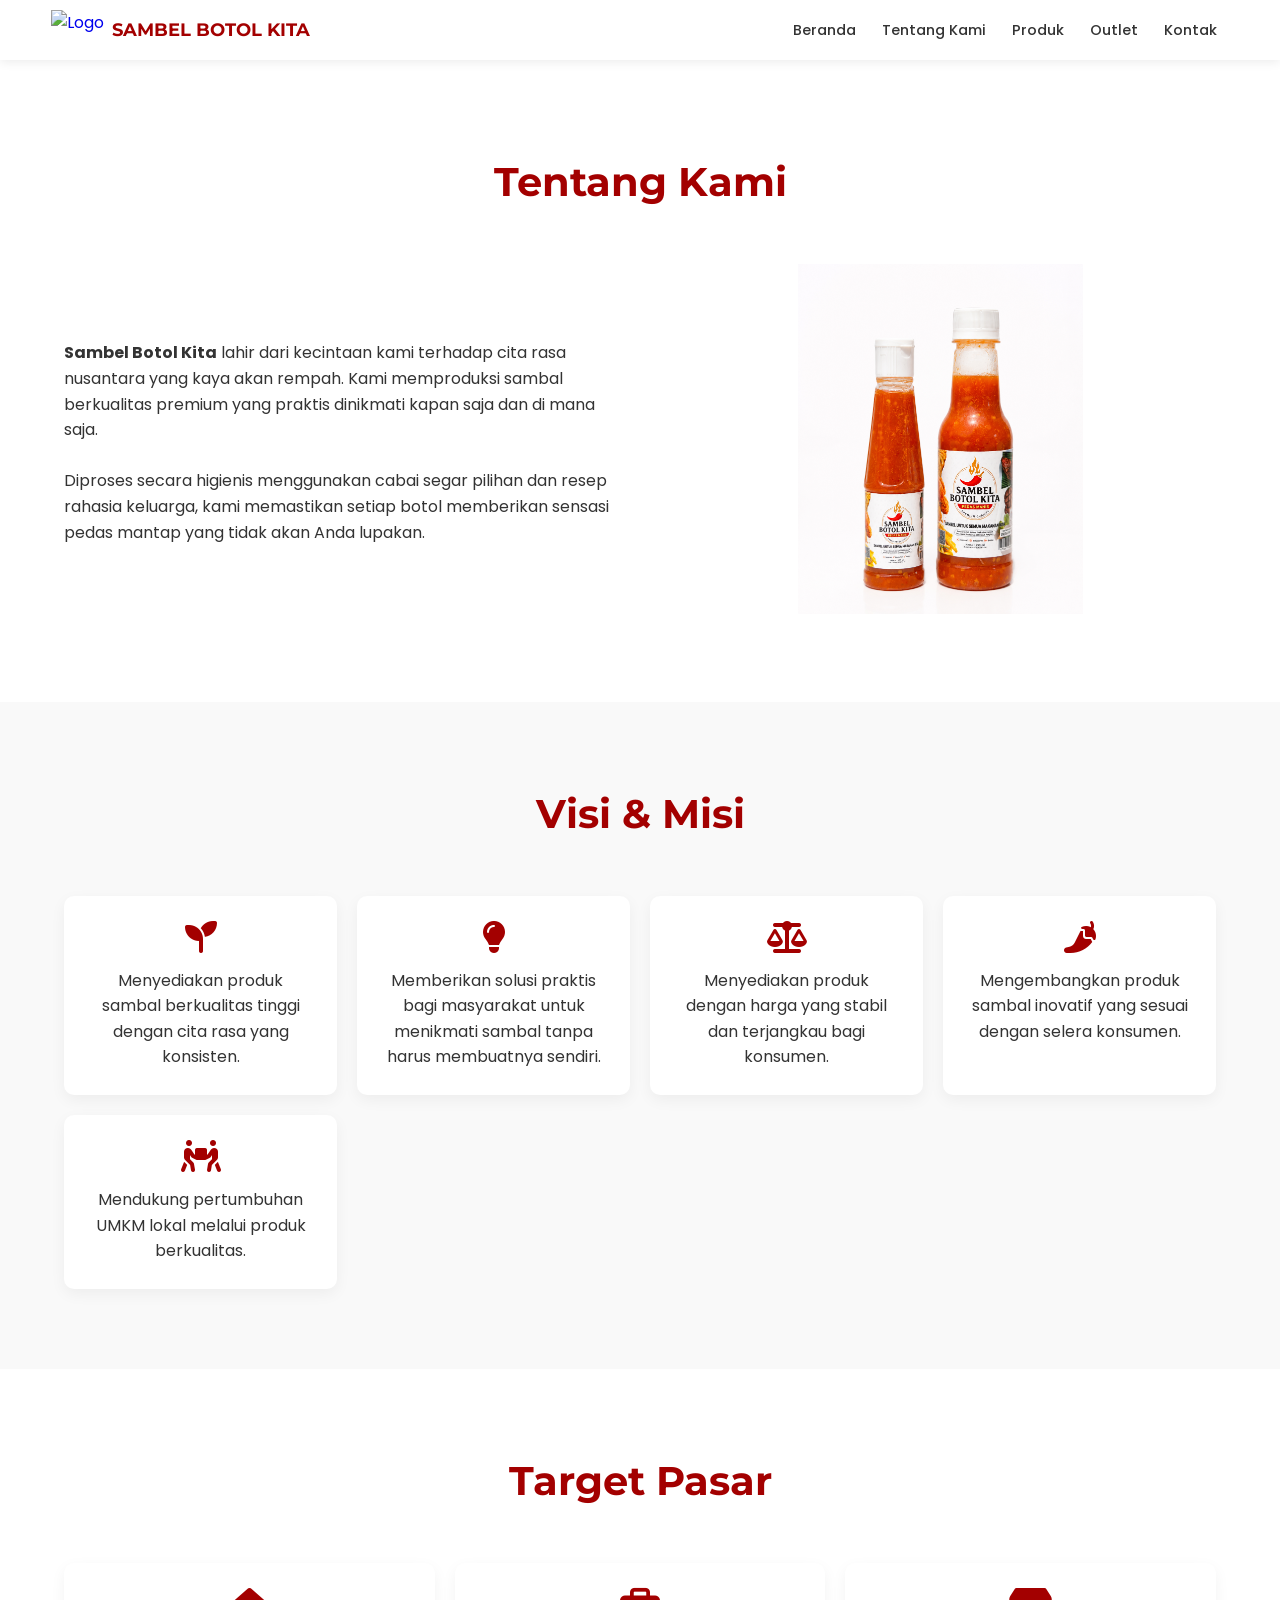
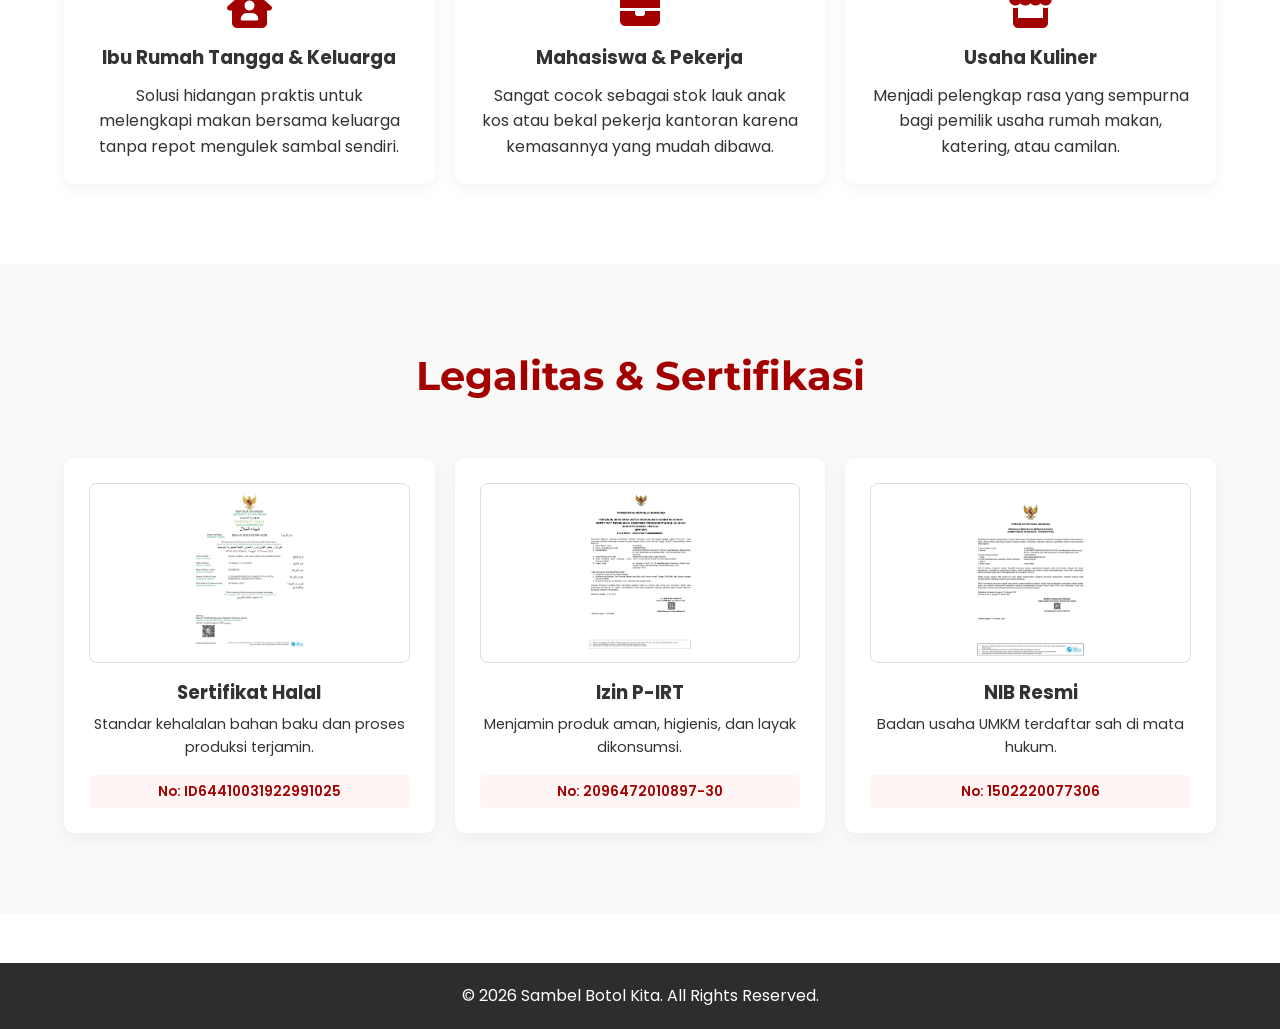
==== commit 6c9dcaa8: "ganti gambar" ====
--- a/tentang.html
+++ b/tentang.html
@@ -82,7 +82,7 @@
     <!-- LEGALITAS SECTION -->
     <section class="section bg-light">
         <div class="container">
-            <h2 class="section-title">Legalitas & Keamanan</h2>
+            <h2 class="section-title">Legalitas & Sertifikasi</h2>
             <div class="mission-grid">
                 
                 <!-- KARTU HALAL -->
